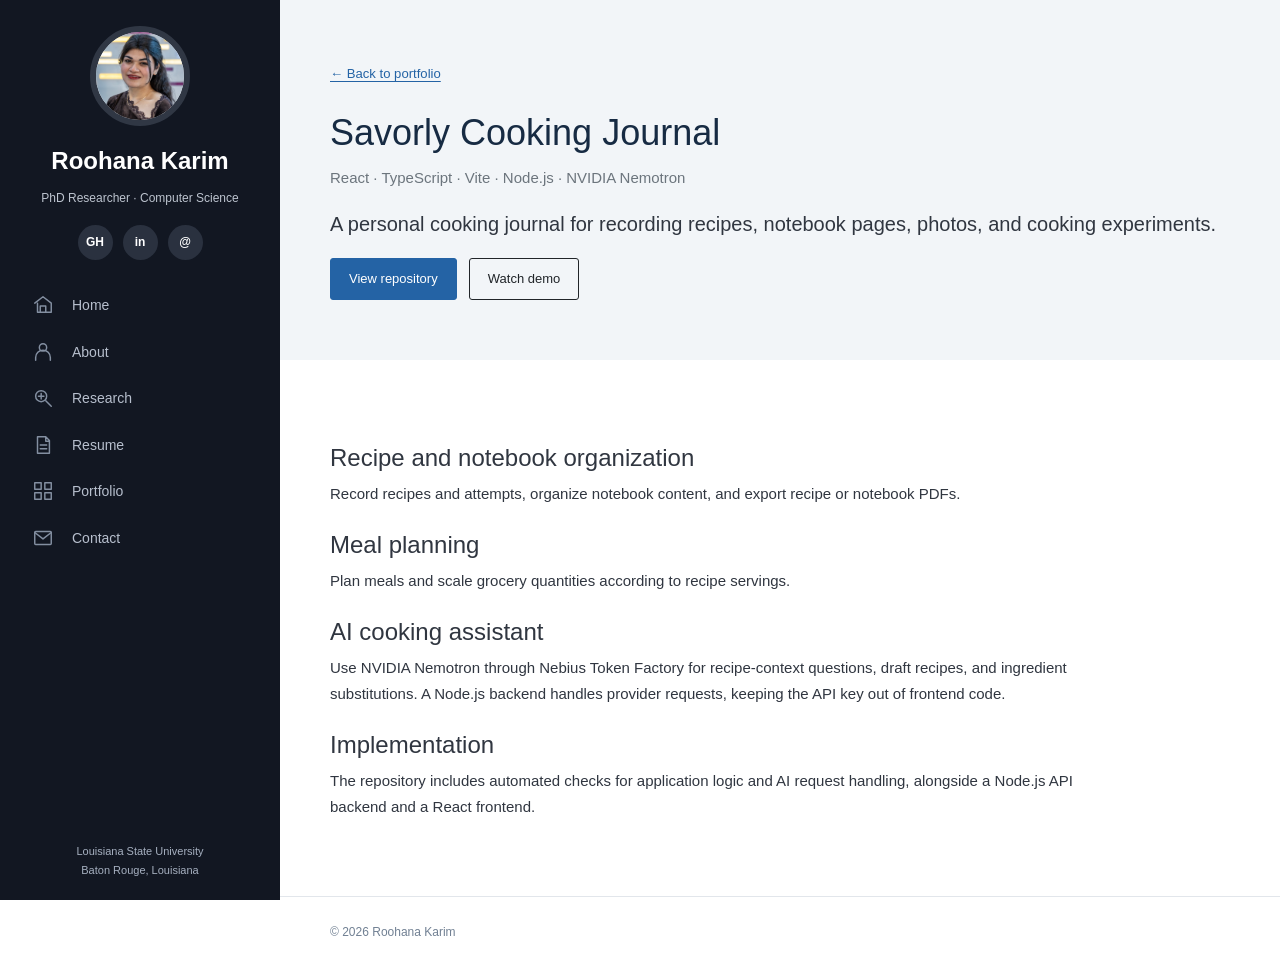
==== savorly.html @ 9d099ed6 "Publish research portfolio with public CV and project pages" ====
<!doctype html><html lang="en"><head><meta charset="utf-8"><meta name="viewport" content="width=device-width,initial-scale=1"><meta name="description" content="Roohana Karim, Computer Science PhD researcher at Louisiana State University. Research, publications, and software projects."><title>Savorly Cooking Journal | Roohana Karim</title><link href="bootstrap.min.css" rel="stylesheet"><link href="style.css" rel="stylesheet"></head><body><a class="visually-hidden-focusable skip" href="#main">Skip to content</a><button class="btn mobile-toggle d-lg-none" type="button" data-bs-toggle="offcanvas" data-bs-target="#sidebar" aria-controls="sidebar" aria-label="Open navigation">☰</button><aside class="offcanvas-lg offcanvas-start sidebar" tabindex="-1" id="sidebar" aria-labelledby="profile-name"><div class="offcanvas-header d-lg-none"><span>Navigation</span><button class="btn-close btn-close-white" data-bs-dismiss="offcanvas" data-bs-target="#sidebar" aria-label="Close navigation"></button></div><div class="profile"><img class="profile-photo" src="portrait.jpg" alt="Roohana Karim"><a id="profile-name" href="index.html#home">Roohana Karim</a><p>PhD Researcher · Computer Science</p><div class="social-links"><a href="https://github.com/Roohanak" aria-label="GitHub">GH</a><a href="https://www.linkedin.com/in/roohana-k-68318110b/" aria-label="LinkedIn">in</a><a href="mailto:roohanak123@gmail.com" aria-label="Email">@</a></div></div><nav class="nav flex-column" aria-label="Portfolio navigation"><a class="nav-link" href="index.html#home"><span aria-hidden="true"><svg viewBox="0 0 24 24" fill="none" stroke="currentColor" stroke-width="1.6" stroke-linecap="round" stroke-linejoin="round"><path d="m3 10 9-7 9 7v10H6V10m3 10v-7h6v7"/></svg></span> Home</a><a class="nav-link" href="index.html#about"><span aria-hidden="true"><svg viewBox="0 0 24 24" fill="none" stroke="currentColor" stroke-width="1.6" stroke-linecap="round" stroke-linejoin="round"><circle cx="12" cy="7" r="4"/><path d="M4 21v-3a8 8 0 0 1 16 0v3"/></svg></span> About</a><a class="nav-link" href="index.html#research"><span aria-hidden="true"><svg viewBox="0 0 24 24" fill="none" stroke="currentColor" stroke-width="1.6" stroke-linecap="round" stroke-linejoin="round"><circle cx="10" cy="10" r="6"/><path d="m15 15 6 6M7 10h6m-3-3v6"/></svg></span> Research</a><a class="nav-link" href="index.html#resume"><span aria-hidden="true"><svg viewBox="0 0 24 24" fill="none" stroke="currentColor" stroke-width="1.6" stroke-linecap="round" stroke-linejoin="round"><path d="M6 3h9l4 4v14H6zM15 3v5h4M9 12h7m-7 4h7"/></svg></span> Resume</a><a class="nav-link" href="index.html#portfolio"><span aria-hidden="true"><svg viewBox="0 0 24 24" fill="none" stroke="currentColor" stroke-width="1.6" stroke-linecap="round" stroke-linejoin="round"><rect x="3" y="3" width="7" height="7"/><rect x="14" y="3" width="7" height="7"/><rect x="3" y="14" width="7" height="7"/><rect x="14" y="14" width="7" height="7"/></svg></span> Portfolio</a><a class="nav-link" href="index.html#contact"><span aria-hidden="true"><svg viewBox="0 0 24 24" fill="none" stroke="currentColor" stroke-width="1.6" stroke-linecap="round" stroke-linejoin="round"><rect x="3" y="5" width="18" height="14" rx="1"/><path d="m3 6 9 7 9-7"/></svg></span> Contact</a></nav><div class="sidebar-footer">Louisiana State University<br>Baton Rouge, Louisiana</div></aside><main id="main"><section class="section detail-header"><div class="container"><a class="small" href="index.html#portfolio">← Back to portfolio</a><h1 class="mt-4">Savorly Cooking Journal</h1><p class="text-secondary">React · TypeScript · Vite · Node.js · NVIDIA Nemotron</p><p class="lead">A personal cooking journal for recording recipes, notebook pages, photos, and cooking experiments.</p><a class="btn btn-primary" href="https://github.com/Roohanak/savorly">View repository</a> <a class="btn btn-outline-dark ms-2" href="https://www.youtube.com/watch?v=6JvLUXgtp84">Watch demo</a></div></section><section class="section"><div class="container detail-content"><h2 class="h4 mt-4">Recipe and notebook organization</h2><p>Record recipes and attempts, organize notebook content, and export recipe or notebook PDFs.</p><h2 class="h4 mt-4">Meal planning</h2><p>Plan meals and scale grocery quantities according to recipe servings.</p><h2 class="h4 mt-4">AI cooking assistant</h2><p>Use NVIDIA Nemotron through Nebius Token Factory for recipe-context questions, draft recipes, and ingredient substitutions. A Node.js backend handles provider requests, keeping the API key out of frontend code.</p><h2 class="h4 mt-4">Implementation</h2><p>The repository includes automated checks for application logic and AI request handling, alongside a Node.js API backend and a React frontend.</p></div></section><footer class="page-footer"><div class="container">© <span id="year">2026</span> Roohana Karim</div></footer></main><script src="bootstrap.bundle.min.js"></script><script src="script.js"></script></body></html>
---- style.css ----
:root{--accent:#2463a5;--dark:#121722;--muted:#627080}html{scroll-behavior:smooth;scroll-padding-top:30px}body{font-family:Arial,Helvetica,sans-serif;color:#303640;font-size:15px;line-height:1.75;background:#fff}a{color:var(--accent);text-underline-offset:3px}a:hover{color:#174573}h1,h2,h3,h4{color:#172b43;line-height:1.3}a:focus-visible,button:focus-visible{outline:3px solid #cf8b2c!important;outline-offset:4px}.sidebar{background:var(--dark)!important;color:#fff!important;width:280px!important;position:fixed;inset:0 auto 0 0;z-index:1040;display:flex;flex-direction:column;border:none!important;overflow-y:auto}.profile{text-align:center;padding:36px 18px 20px}.profile-photo{width:112px;height:112px;border:6px solid #303744;border-radius:50%;display:grid;place-items:center;margin:0 auto 20px;background:#e9edf2;color:#34455b;font:400 32px Georgia,serif}.profile>a{color:#fff;font-weight:700;font-size:24px;text-decoration:none}.profile p{font-size:12px;color:#bdc4cf;margin-top:6px}.social-links{display:flex;justify-content:center;gap:10px;margin:20px 0 8px}.social-links a{display:grid;place-items:center;width:35px;height:35px;border-radius:50%;background:#2a313f;color:#fff;text-decoration:none;font-size:12px;font-weight:700}.social-links a:hover{background:var(--accent)}.sidebar nav{padding:15px 24px}.sidebar .nav-link{color:#b7bfcd;padding:13px 8px;font-size:14px;display:flex;gap:17px;align-items:center}.sidebar .nav-link>span{font-size:22px;width:23px;color:#838fa1;line-height:1}.sidebar .nav-link:hover,.sidebar .nav-link.active{color:#fff}.sidebar .nav-link.active>span{color:#70a8df}.sidebar-footer{font-size:11px;color:#a6b0c0;text-align:center;padding:28px 15px;margin-top:auto}main{margin-left:280px}.container{max-width:1100px;padding-left:50px;padding-right:50px}.hero{padding:94px 0 0;background:#f2f5f8;min-height:550px;display:flex;align-items:center;border-bottom:1px solid #e1e7ed}.hero h1{font-size:56px;letter-spacing:-1.5px;font-weight:700;margin:14px 0}.hero-label{font-size:11px;letter-spacing:2px;color:#5b6e84;font-weight:700}.hero-role{font-size:24px;margin-bottom:16px;color:#324963}.hero-summary{font-size:18px;color:#5a6776}.hero-bottom{display:flex;justify-content:space-between;border-top:1px solid #d8e1ea;margin-top:65px;padding:22px 0;gap:20px;font-size:11px;letter-spacing:.6px;color:#657486}.hero-bottom a{letter-spacing:0;font-size:12px}.section{padding:60px 0}.section-alt{background:#f5f7fa}.section-heading{font-size:30px;font-weight:700;margin-bottom:32px;padding-bottom:15px;position:relative}.section-heading:after{content:'';position:absolute;bottom:0;left:0;width:45px;height:3px;background:var(--accent)}.about-details{border-left:1px solid #dce2e9;padding-left:25px;font-size:13px}.about-details dt{color:#172b43}.about-details dd{margin:0 0 16px}.status{font-size:12px;color:var(--accent);font-weight:700}.publication{border-left:3px solid var(--accent);padding-left:20px}.publication p{font-size:13px;color:#657080}.resume-item{position:relative;padding:0 0 24px 22px;border-left:2px solid #b7c9dd}.resume-item:before{content:'';position:absolute;left:-7px;top:3px;width:12px;height:12px;border:2px solid var(--accent);background:#fff;border-radius:50%}.resume-item h4{font-size:16px;font-weight:700;margin-bottom:10px}.resume-date{background:#eef2f7;padding:4px 9px;font-size:12px;display:inline-block;margin-bottom:9px}.resume-item p,.resume-item ul{font-size:13px;margin-bottom:6px}.resume-item ul{padding-left:18px}.skills{font-size:13px}.skills dt{margin-top:12px;color:#172b43}.card{border:1px solid #dce3eb;border-radius:3px;box-shadow:none}.project-category{font-size:10px;letter-spacing:1px;color:#6a788a;font-weight:700}.project-cover{background:#e1e8f1;display:flex;flex-direction:column;justify-content:center;padding:30px;color:#344c6b;min-height:240px}.cover-name{font:italic 42px Georgia,serif;color:#253c5b}.project-cover>span:nth-child(2){font-size:14px;margin:5px 0 26px}.cover-stack{font-size:10px;line-height:1.8}.btn{border-radius:3px;font-size:13px;padding:10px 18px}.btn-sm{padding:7px 13px;font-size:12px}.btn-primary{--bs-btn-bg:#2463a5;--bs-btn-border-color:#2463a5;--bs-btn-hover-bg:#194d82;--bs-btn-hover-border-color:#194d82}.btn-outline-primary{--bs-btn-color:#2463a5;--bs-btn-border-color:#2463a5;--bs-btn-hover-bg:#2463a5;--bs-btn-hover-border-color:#2463a5}.page-footer{padding:25px 0;border-top:1px solid #e2e6eb;font-size:12px;color:#718093}.mobile-toggle{position:fixed;right:14px;top:14px;background:#172b43!important;color:#fff!important;z-index:1030;font-size:20px;padding:5px 12px}.skip{position:fixed;z-index:1100;background:white;padding:10px}.detail-header{background:#f2f5f8}.detail-header h1{font-size:36px}.detail-content{max-width:850px;margin-left:0}@media(max-width:1199px){.container{padding-left:32px;padding-right:32px}.hero h1{font-size:48px}.hero-role{font-size:22px}}@media(max-width:991px){main{margin-left:0}.sidebar{width:280px!important}.hero{padding-top:80px;min-height:510px}.hero h1{font-size:44px}.profile{padding-top:10px}.hero-bottom{margin-top:50px}.section{padding:45px 0}}@media(max-width:575px){.container{padding-left:24px;padding-right:24px}.hero h1{font-size:39px}.hero-role{font-size:20px}.hero-summary{font-size:16px}.hero{min-height:500px}.hero-bottom{display:block;margin-top:38px}.hero-bottom a{display:block;margin-top:10px}.section-heading{font-size:27px}.about-details{border-left:0;border-top:1px solid #dce2e9;padding:20px 0 0}.detail-header h1{font-size:30px}}@media(prefers-reduced-motion:reduce){html{scroll-behavior:auto}}
.sidebar .nav-link svg{width:22px;height:22px;display:block}@media(min-width:992px){.profile{padding-top:26px;padding-bottom:10px}.profile-photo{width:100px;height:100px;margin-bottom:14px}.social-links{margin:16px 0 4px}.sidebar nav{padding-top:8px;padding-bottom:8px}.sidebar .nav-link{padding-top:11px;padding-bottom:11px}.sidebar-footer{padding-top:15px;padding-bottom:20px}}

img.profile-photo{object-fit:cover;object-position:50% 27%}.dataset-research{max-width:900px}.research-flow{list-style:none;display:flex;flex-wrap:wrap;gap:10px;padding:0;margin:24px 0 0;counter-reset:flow}.research-flow li{counter-increment:flow;font-size:12px;border:1px solid #ccd7e3;background:#fff;padding:10px 12px}.research-flow li:before{content:counter(flow) ". ";font-weight:700;color:#2463a5}@media(max-width:575px){.research-flow{display:grid;grid-template-columns:1fr 1fr}.research-flow li{font-size:11px}}
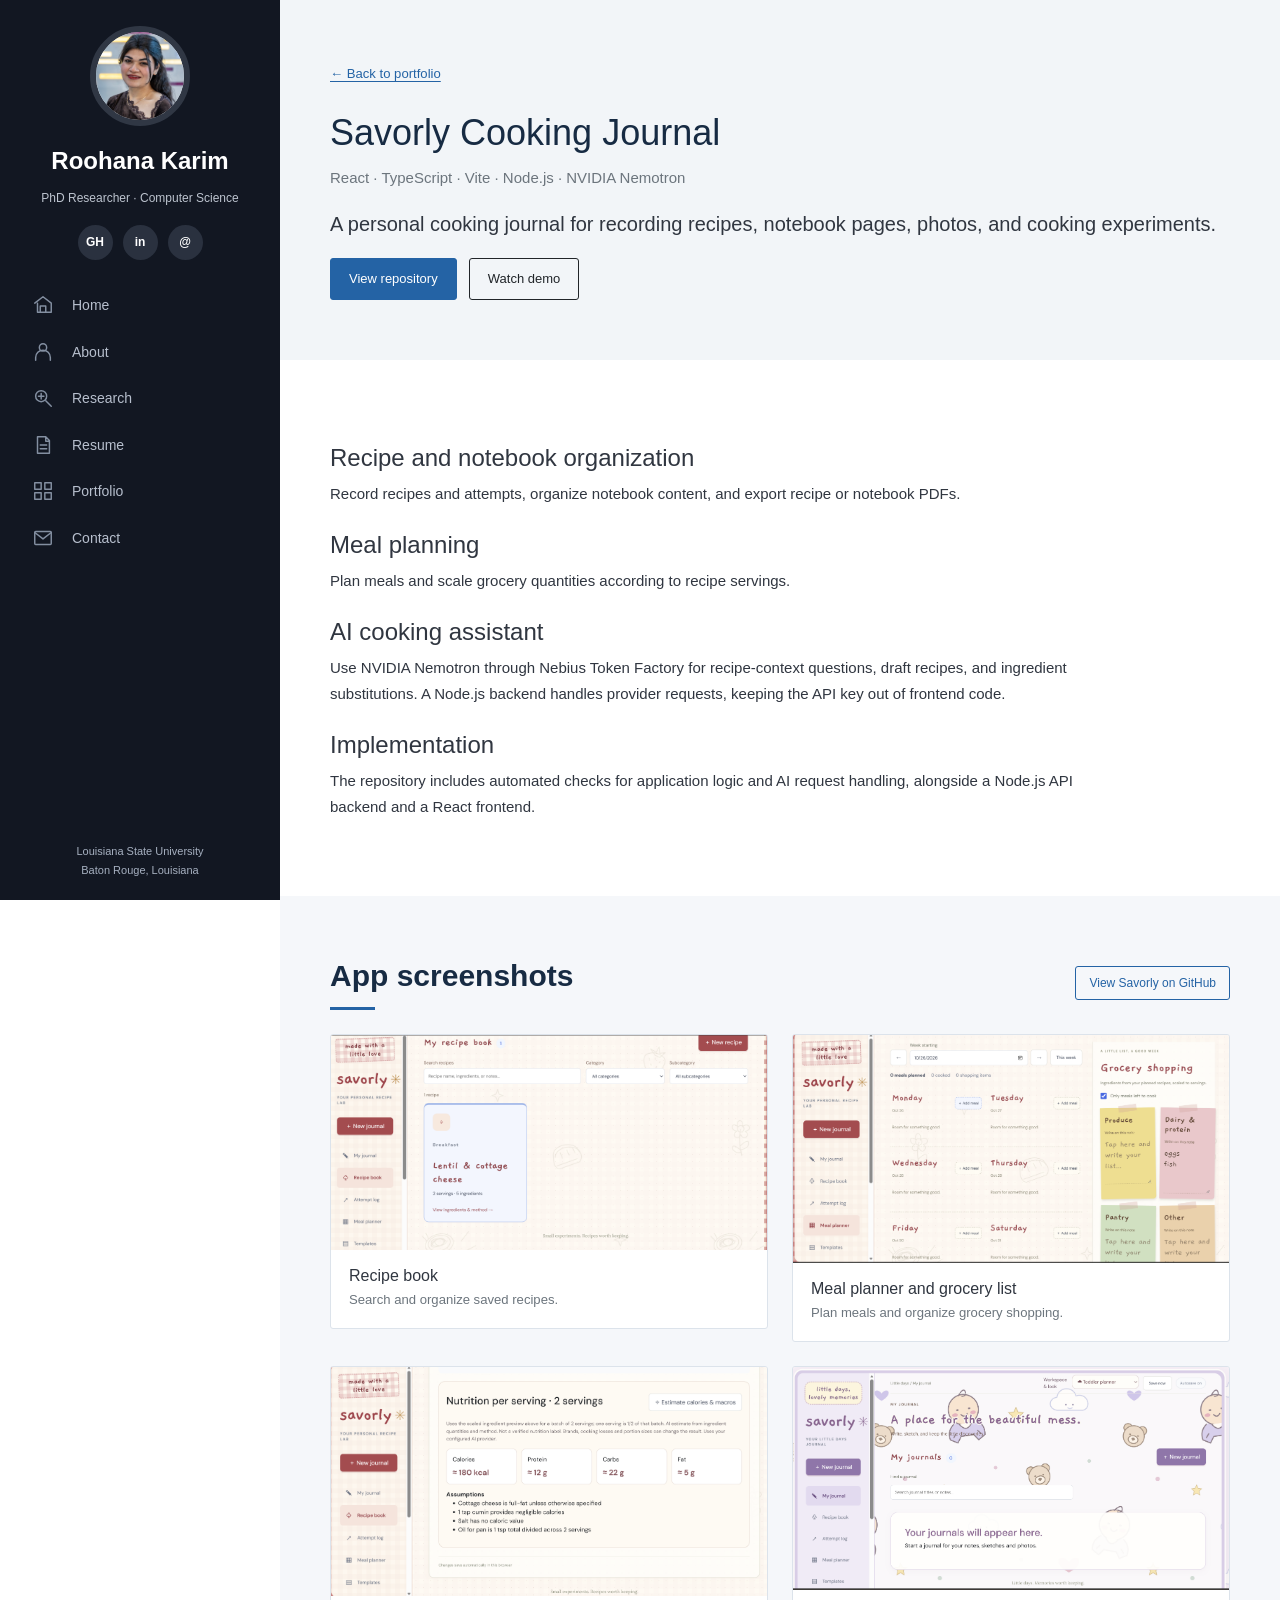
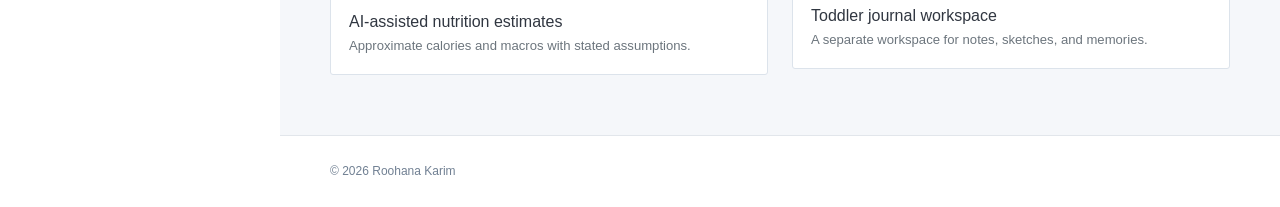
==== commit 363e8205: "Add Savorly screenshot gallery and GitHub links" ====
--- a/savorly.html
+++ b/savorly.html
@@ -1 +1 @@
-<!doctype html><html lang="en"><head><meta charset="utf-8"><meta name="viewport" content="width=device-width,initial-scale=1"><meta name="description" content="Roohana Karim, Computer Science PhD researcher at Louisiana State University. Research, publications, and software projects."><title>Savorly Cooking Journal | Roohana Karim</title><link href="bootstrap.min.css" rel="stylesheet"><link href="style.css" rel="stylesheet"></head><body><a class="visually-hidden-focusable skip" href="#main">Skip to content</a><button class="btn mobile-toggle d-lg-none" type="button" data-bs-toggle="offcanvas" data-bs-target="#sidebar" aria-controls="sidebar" aria-label="Open navigation">☰</button><aside class="offcanvas-lg offcanvas-start sidebar" tabindex="-1" id="sidebar" aria-labelledby="profile-name"><div class="offcanvas-header d-lg-none"><span>Navigation</span><button class="btn-close btn-close-white" data-bs-dismiss="offcanvas" data-bs-target="#sidebar" aria-label="Close navigation"></button></div><div class="profile"><img class="profile-photo" src="portrait.jpg" alt="Roohana Karim"><a id="profile-name" href="index.html#home">Roohana Karim</a><p>PhD Researcher · Computer Science</p><div class="social-links"><a href="https://github.com/Roohanak" aria-label="GitHub">GH</a><a href="https://www.linkedin.com/in/roohana-k-68318110b/" aria-label="LinkedIn">in</a><a href="mailto:roohanak123@gmail.com" aria-label="Email">@</a></div></div><nav class="nav flex-column" aria-label="Portfolio navigation"><a class="nav-link" href="index.html#home"><span aria-hidden="true"><svg viewBox="0 0 24 24" fill="none" stroke="currentColor" stroke-width="1.6" stroke-linecap="round" stroke-linejoin="round"><path d="m3 10 9-7 9 7v10H6V10m3 10v-7h6v7"/></svg></span> Home</a><a class="nav-link" href="index.html#about"><span aria-hidden="true"><svg viewBox="0 0 24 24" fill="none" stroke="currentColor" stroke-width="1.6" stroke-linecap="round" stroke-linejoin="round"><circle cx="12" cy="7" r="4"/><path d="M4 21v-3a8 8 0 0 1 16 0v3"/></svg></span> About</a><a class="nav-link" href="index.html#research"><span aria-hidden="true"><svg viewBox="0 0 24 24" fill="none" stroke="currentColor" stroke-width="1.6" stroke-linecap="round" stroke-linejoin="round"><circle cx="10" cy="10" r="6"/><path d="m15 15 6 6M7 10h6m-3-3v6"/></svg></span> Research</a><a class="nav-link" href="index.html#resume"><span aria-hidden="true"><svg viewBox="0 0 24 24" fill="none" stroke="currentColor" stroke-width="1.6" stroke-linecap="round" stroke-linejoin="round"><path d="M6 3h9l4 4v14H6zM15 3v5h4M9 12h7m-7 4h7"/></svg></span> Resume</a><a class="nav-link" href="index.html#portfolio"><span aria-hidden="true"><svg viewBox="0 0 24 24" fill="none" stroke="currentColor" stroke-width="1.6" stroke-linecap="round" stroke-linejoin="round"><rect x="3" y="3" width="7" height="7"/><rect x="14" y="3" width="7" height="7"/><rect x="3" y="14" width="7" height="7"/><rect x="14" y="14" width="7" height="7"/></svg></span> Portfolio</a><a class="nav-link" href="index.html#contact"><span aria-hidden="true"><svg viewBox="0 0 24 24" fill="none" stroke="currentColor" stroke-width="1.6" stroke-linecap="round" stroke-linejoin="round"><rect x="3" y="5" width="18" height="14" rx="1"/><path d="m3 6 9 7 9-7"/></svg></span> Contact</a></nav><div class="sidebar-footer">Louisiana State University<br>Baton Rouge, Louisiana</div></aside><main id="main"><section class="section detail-header"><div class="container"><a class="small" href="index.html#portfolio">← Back to portfolio</a><h1 class="mt-4">Savorly Cooking Journal</h1><p class="text-secondary">React · TypeScript · Vite · Node.js · NVIDIA Nemotron</p><p class="lead">A personal cooking journal for recording recipes, notebook pages, photos, and cooking experiments.</p><a class="btn btn-primary" href="https://github.com/Roohanak/savorly">View repository</a> <a class="btn btn-outline-dark ms-2" href="https://www.youtube.com/watch?v=6JvLUXgtp84">Watch demo</a></div></section><section class="section"><div class="container detail-content"><h2 class="h4 mt-4">Recipe and notebook organization</h2><p>Record recipes and attempts, organize notebook content, and export recipe or notebook PDFs.</p><h2 class="h4 mt-4">Meal planning</h2><p>Plan meals and scale grocery quantities according to recipe servings.</p><h2 class="h4 mt-4">AI cooking assistant</h2><p>Use NVIDIA Nemotron through Nebius Token Factory for recipe-context questions, draft recipes, and ingredient substitutions. A Node.js backend handles provider requests, keeping the API key out of frontend code.</p><h2 class="h4 mt-4">Implementation</h2><p>The repository includes automated checks for application logic and AI request handling, alongside a Node.js API backend and a React frontend.</p></div></section><footer class="page-footer"><div class="container">© <span id="year">2026</span> Roohana Karim</div></footer></main><script src="bootstrap.bundle.min.js"></script><script src="script.js"></script></body></html>+<!doctype html><html lang="en"><head><meta charset="utf-8"><meta name="viewport" content="width=device-width,initial-scale=1"><meta name="description" content="Roohana Karim, Computer Science PhD researcher at Louisiana State University. Research, publications, and software projects."><title>Savorly Cooking Journal | Roohana Karim</title><link href="bootstrap.min.css" rel="stylesheet"><link href="style.css" rel="stylesheet"></head><body><a class="visually-hidden-focusable skip" href="#main">Skip to content</a><button class="btn mobile-toggle d-lg-none" type="button" data-bs-toggle="offcanvas" data-bs-target="#sidebar" aria-controls="sidebar" aria-label="Open navigation">☰</button><aside class="offcanvas-lg offcanvas-start sidebar" tabindex="-1" id="sidebar" aria-labelledby="profile-name"><div class="offcanvas-header d-lg-none"><span>Navigation</span><button class="btn-close btn-close-white" data-bs-dismiss="offcanvas" data-bs-target="#sidebar" aria-label="Close navigation"></button></div><div class="profile"><img class="profile-photo" src="portrait.jpg" alt="Roohana Karim"><a id="profile-name" href="index.html#home">Roohana Karim</a><p>PhD Researcher · Computer Science</p><div class="social-links"><a href="https://github.com/Roohanak" aria-label="GitHub">GH</a><a href="https://www.linkedin.com/in/roohana-k-68318110b/" aria-label="LinkedIn">in</a><a href="mailto:roohanak123@gmail.com" aria-label="Email">@</a></div></div><nav class="nav flex-column" aria-label="Portfolio navigation"><a class="nav-link" href="index.html#home"><span aria-hidden="true"><svg viewBox="0 0 24 24" fill="none" stroke="currentColor" stroke-width="1.6" stroke-linecap="round" stroke-linejoin="round"><path d="m3 10 9-7 9 7v10H6V10m3 10v-7h6v7"/></svg></span> Home</a><a class="nav-link" href="index.html#about"><span aria-hidden="true"><svg viewBox="0 0 24 24" fill="none" stroke="currentColor" stroke-width="1.6" stroke-linecap="round" stroke-linejoin="round"><circle cx="12" cy="7" r="4"/><path d="M4 21v-3a8 8 0 0 1 16 0v3"/></svg></span> About</a><a class="nav-link" href="index.html#research"><span aria-hidden="true"><svg viewBox="0 0 24 24" fill="none" stroke="currentColor" stroke-width="1.6" stroke-linecap="round" stroke-linejoin="round"><circle cx="10" cy="10" r="6"/><path d="m15 15 6 6M7 10h6m-3-3v6"/></svg></span> Research</a><a class="nav-link" href="index.html#resume"><span aria-hidden="true"><svg viewBox="0 0 24 24" fill="none" stroke="currentColor" stroke-width="1.6" stroke-linecap="round" stroke-linejoin="round"><path d="M6 3h9l4 4v14H6zM15 3v5h4M9 12h7m-7 4h7"/></svg></span> Resume</a><a class="nav-link" href="index.html#portfolio"><span aria-hidden="true"><svg viewBox="0 0 24 24" fill="none" stroke="currentColor" stroke-width="1.6" stroke-linecap="round" stroke-linejoin="round"><rect x="3" y="3" width="7" height="7"/><rect x="14" y="3" width="7" height="7"/><rect x="3" y="14" width="7" height="7"/><rect x="14" y="14" width="7" height="7"/></svg></span> Portfolio</a><a class="nav-link" href="index.html#contact"><span aria-hidden="true"><svg viewBox="0 0 24 24" fill="none" stroke="currentColor" stroke-width="1.6" stroke-linecap="round" stroke-linejoin="round"><rect x="3" y="5" width="18" height="14" rx="1"/><path d="m3 6 9 7 9-7"/></svg></span> Contact</a></nav><div class="sidebar-footer">Louisiana State University<br>Baton Rouge, Louisiana</div></aside><main id="main"><section class="section detail-header"><div class="container"><a class="small" href="index.html#portfolio">← Back to portfolio</a><h1 class="mt-4">Savorly Cooking Journal</h1><p class="text-secondary">React · TypeScript · Vite · Node.js · NVIDIA Nemotron</p><p class="lead">A personal cooking journal for recording recipes, notebook pages, photos, and cooking experiments.</p><a class="btn btn-primary" href="https://github.com/Roohanak/savorly">View repository</a> <a class="btn btn-outline-dark ms-2" href="https://www.youtube.com/watch?v=6JvLUXgtp84">Watch demo</a></div></section><section class="section"><div class="container detail-content"><h2 class="h4 mt-4">Recipe and notebook organization</h2><p>Record recipes and attempts, organize notebook content, and export recipe or notebook PDFs.</p><h2 class="h4 mt-4">Meal planning</h2><p>Plan meals and scale grocery quantities according to recipe servings.</p><h2 class="h4 mt-4">AI cooking assistant</h2><p>Use NVIDIA Nemotron through Nebius Token Factory for recipe-context questions, draft recipes, and ingredient substitutions. A Node.js backend handles provider requests, keeping the API key out of frontend code.</p><h2 class="h4 mt-4">Implementation</h2><p>The repository includes automated checks for application logic and AI request handling, alongside a Node.js API backend and a React frontend.</p></div></section><section class="section section-alt" id="screenshots"><div class="container"><div class="d-flex flex-wrap justify-content-between align-items-center gap-3 mb-4"><h2 class="section-heading mb-0">App screenshots</h2><a class="btn btn-outline-primary btn-sm" href="https://github.com/Roohanak/savorly">View Savorly on GitHub</a></div><div class="row g-4"><div class="col-md-6"><figure class="savorly-shot mb-0"><a href="savorly-recipe-book.png" target="_blank" rel="noopener" aria-label="Open full screenshot: Recipe book"><img src="savorly-recipe-book.png" alt="Savorly recipe book interface" loading="lazy" width="1200" height="640"></a><figcaption><h3 class="h6 mb-1">Recipe book</h3><p class="small text-secondary mb-0">Search and organize saved recipes.</p></figcaption></figure></div><div class="col-md-6"><figure class="savorly-shot mb-0"><a href="savorly-meal-planner.png" target="_blank" rel="noopener" aria-label="Open full screenshot: Meal planner and grocery list"><img src="savorly-meal-planner.png" alt="Savorly meal planner and grocery list interface" loading="lazy" width="1200" height="640"></a><figcaption><h3 class="h6 mb-1">Meal planner and grocery list</h3><p class="small text-secondary mb-0">Plan meals and organize grocery shopping.</p></figcaption></figure></div><div class="col-md-6"><figure class="savorly-shot mb-0"><a href="savorly-ai-nutrition.png" target="_blank" rel="noopener" aria-label="Open full screenshot: AI-assisted nutrition estimates"><img src="savorly-ai-nutrition.png" alt="Savorly ai-assisted nutrition estimates interface" loading="lazy" width="1200" height="640"></a><figcaption><h3 class="h6 mb-1">AI-assisted nutrition estimates</h3><p class="small text-secondary mb-0">Approximate calories and macros with stated assumptions.</p></figcaption></figure></div><div class="col-md-6"><figure class="savorly-shot mb-0"><a href="savorly-toddler-planner.png" target="_blank" rel="noopener" aria-label="Open full screenshot: Toddler journal workspace"><img src="savorly-toddler-planner.png" alt="Savorly toddler journal workspace interface" loading="lazy" width="1200" height="640"></a><figcaption><h3 class="h6 mb-1">Toddler journal workspace</h3><p class="small text-secondary mb-0">A separate workspace for notes, sketches, and memories.</p></figcaption></figure></div></div></div></section><footer class="page-footer"><div class="container">© <span id="year">2026</span> Roohana Karim</div></footer></main><script src="bootstrap.bundle.min.js"></script><script src="script.js"></script></body></html>
--- a/style.css
+++ b/style.css
@@ -2,3 +2,12 @@
 .sidebar .nav-link svg{width:22px;height:22px;display:block}@media(min-width:992px){.profile{padding-top:26px;padding-bottom:10px}.profile-photo{width:100px;height:100px;margin-bottom:14px}.social-links{margin:16px 0 4px}.sidebar nav{padding-top:8px;padding-bottom:8px}.sidebar .nav-link{padding-top:11px;padding-bottom:11px}.sidebar-footer{padding-top:15px;padding-bottom:20px}}
 
 img.profile-photo{object-fit:cover;object-position:50% 27%}.dataset-research{max-width:900px}.research-flow{list-style:none;display:flex;flex-wrap:wrap;gap:10px;padding:0;margin:24px 0 0;counter-reset:flow}.research-flow li{counter-increment:flow;font-size:12px;border:1px solid #ccd7e3;background:#fff;padding:10px 12px}.research-flow li:before{content:counter(flow) ". ";font-weight:700;color:#2463a5}@media(max-width:575px){.research-flow{display:grid;grid-template-columns:1fr 1fr}.research-flow li{font-size:11px}}
+
+/* Persistent left profile column and right content column. */
+.sidebar.offcanvas-lg{visibility:visible!important;transform:none!important;position:fixed!important;top:0;bottom:0;left:0;display:flex!important;max-width:none!important;height:100dvh!important}
+.mobile-toggle,.sidebar .offcanvas-header{display:none!important}
+.hero{min-height:400px;padding-top:60px}.hero-bottom{margin-top:35px}
+@media(min-width:576px) and (max-width:991px){.sidebar.offcanvas-lg{width:210px!important}.profile{padding:25px 12px 10px}.profile-photo{width:90px;height:90px}.profile>a{font-size:21px}.profile p{font-size:11px}.sidebar nav{padding:10px 20px}.sidebar .nav-link{padding:10px 5px;gap:12px}.sidebar-footer{padding:15px 10px}main{margin-left:210px}.container{padding-left:25px;padding-right:25px}.hero h1{font-size:34px}.hero-role{font-size:19px}.hero-summary{font-size:15px}.hero{min-height:370px;padding-top:45px}}
+@media(max-width:575px){.sidebar.offcanvas-lg{width:100px!important}.profile{padding:20px 7px 8px}.profile-photo{width:64px;height:64px;border-width:3px;margin-bottom:12px}.profile>a{font-size:14px;line-height:1.25;display:block}.profile p{display:none}.social-links{gap:5px;flex-wrap:wrap;margin:14px 0 5px}.social-links a{width:24px;height:24px;font-size:9px}.sidebar nav{padding:10px 5px}.sidebar .nav-link{padding:11px 2px;font-size:10px;gap:4px;flex-direction:column;line-height:1.3}.sidebar .nav-link svg{width:19px;height:19px}.sidebar-footer{font-size:8px;padding:15px 5px}main{margin-left:100px;min-width:0}.container{padding-left:18px;padding-right:18px}.hero h1{font-size:29px;letter-spacing:-.5px}.hero-label{font-size:8px;letter-spacing:1px}.hero-role{font-size:17px}.hero-summary{font-size:14px}.hero{min-height:400px;padding-top:35px}.hero .btn{font-size:11px;padding:8px 10px}.hero-bottom{font-size:8px;margin-top:25px}.section{padding:35px 0}.section-heading{font-size:24px}.section p,.section li{font-size:13px}.research-flow{grid-template-columns:1fr}.project-cover{min-height:180px;padding:20px}.cover-name{font-size:34px}.card-body{padding:18px!important}.section .h4{font-size:20px}.section .h5{font-size:17px}.detail-header h1{font-size:27px}}
+
+.savorly-shot{background:#fff;border:1px solid #dce3eb;border-radius:3px;overflow:hidden}.savorly-shot>a{display:block;background:#faf8f4}.savorly-shot img{display:block;width:100%;height:auto;aspect-ratio:auto}.savorly-shot figcaption{padding:16px 18px}.savorly-cover{padding:12px;background:#f8f5f0}.savorly-cover img{display:block;width:100%;height:auto}.savorly-cover a{display:block}
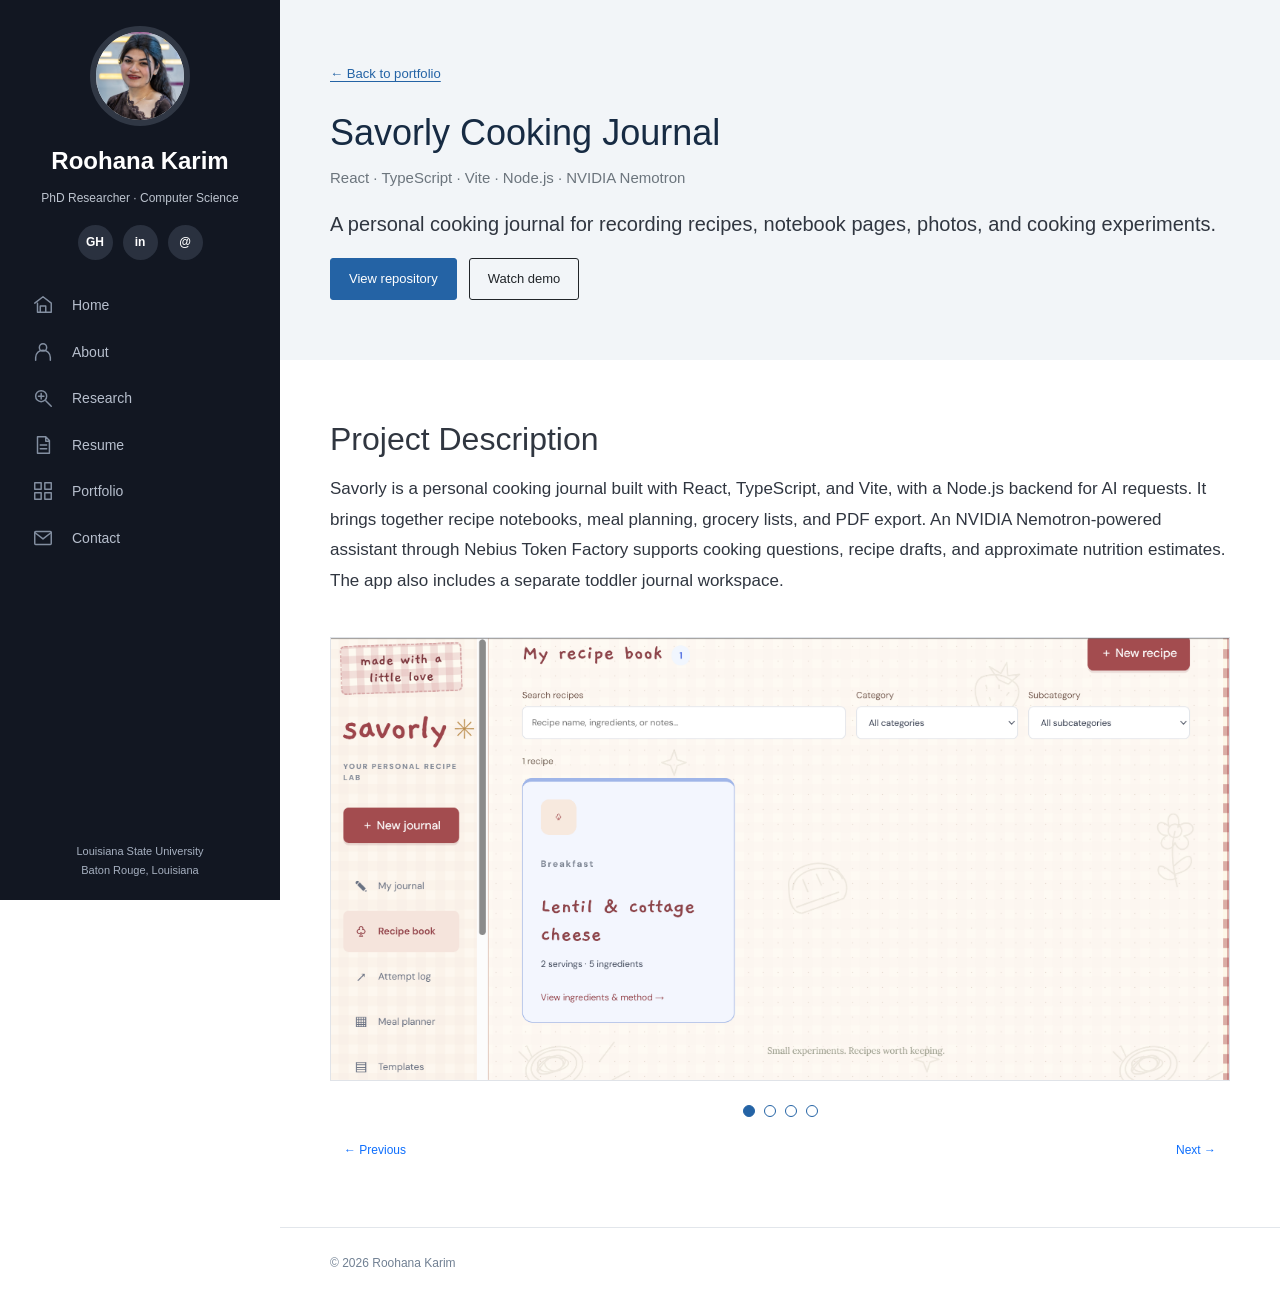
==== commit 59d437c8: "Present Savorly with project description and large screenshot slideshow" ====
--- a/savorly.html
+++ b/savorly.html
@@ -1 +1 @@
-<!doctype html><html lang="en"><head><meta charset="utf-8"><meta name="viewport" content="width=device-width,initial-scale=1"><meta name="description" content="Roohana Karim, Computer Science PhD researcher at Louisiana State University. Research, publications, and software projects."><title>Savorly Cooking Journal | Roohana Karim</title><link href="bootstrap.min.css" rel="stylesheet"><link href="style.css" rel="stylesheet"></head><body><a class="visually-hidden-focusable skip" href="#main">Skip to content</a><button class="btn mobile-toggle d-lg-none" type="button" data-bs-toggle="offcanvas" data-bs-target="#sidebar" aria-controls="sidebar" aria-label="Open navigation">☰</button><aside class="offcanvas-lg offcanvas-start sidebar" tabindex="-1" id="sidebar" aria-labelledby="profile-name"><div class="offcanvas-header d-lg-none"><span>Navigation</span><button class="btn-close btn-close-white" data-bs-dismiss="offcanvas" data-bs-target="#sidebar" aria-label="Close navigation"></button></div><div class="profile"><img class="profile-photo" src="portrait.jpg" alt="Roohana Karim"><a id="profile-name" href="index.html#home">Roohana Karim</a><p>PhD Researcher · Computer Science</p><div class="social-links"><a href="https://github.com/Roohanak" aria-label="GitHub">GH</a><a href="https://www.linkedin.com/in/roohana-k-68318110b/" aria-label="LinkedIn">in</a><a href="mailto:roohanak123@gmail.com" aria-label="Email">@</a></div></div><nav class="nav flex-column" aria-label="Portfolio navigation"><a class="nav-link" href="index.html#home"><span aria-hidden="true"><svg viewBox="0 0 24 24" fill="none" stroke="currentColor" stroke-width="1.6" stroke-linecap="round" stroke-linejoin="round"><path d="m3 10 9-7 9 7v10H6V10m3 10v-7h6v7"/></svg></span> Home</a><a class="nav-link" href="index.html#about"><span aria-hidden="true"><svg viewBox="0 0 24 24" fill="none" stroke="currentColor" stroke-width="1.6" stroke-linecap="round" stroke-linejoin="round"><circle cx="12" cy="7" r="4"/><path d="M4 21v-3a8 8 0 0 1 16 0v3"/></svg></span> About</a><a class="nav-link" href="index.html#research"><span aria-hidden="true"><svg viewBox="0 0 24 24" fill="none" stroke="currentColor" stroke-width="1.6" stroke-linecap="round" stroke-linejoin="round"><circle cx="10" cy="10" r="6"/><path d="m15 15 6 6M7 10h6m-3-3v6"/></svg></span> Research</a><a class="nav-link" href="index.html#resume"><span aria-hidden="true"><svg viewBox="0 0 24 24" fill="none" stroke="currentColor" stroke-width="1.6" stroke-linecap="round" stroke-linejoin="round"><path d="M6 3h9l4 4v14H6zM15 3v5h4M9 12h7m-7 4h7"/></svg></span> Resume</a><a class="nav-link" href="index.html#portfolio"><span aria-hidden="true"><svg viewBox="0 0 24 24" fill="none" stroke="currentColor" stroke-width="1.6" stroke-linecap="round" stroke-linejoin="round"><rect x="3" y="3" width="7" height="7"/><rect x="14" y="3" width="7" height="7"/><rect x="3" y="14" width="7" height="7"/><rect x="14" y="14" width="7" height="7"/></svg></span> Portfolio</a><a class="nav-link" href="index.html#contact"><span aria-hidden="true"><svg viewBox="0 0 24 24" fill="none" stroke="currentColor" stroke-width="1.6" stroke-linecap="round" stroke-linejoin="round"><rect x="3" y="5" width="18" height="14" rx="1"/><path d="m3 6 9 7 9-7"/></svg></span> Contact</a></nav><div class="sidebar-footer">Louisiana State University<br>Baton Rouge, Louisiana</div></aside><main id="main"><section class="section detail-header"><div class="container"><a class="small" href="index.html#portfolio">← Back to portfolio</a><h1 class="mt-4">Savorly Cooking Journal</h1><p class="text-secondary">React · TypeScript · Vite · Node.js · NVIDIA Nemotron</p><p class="lead">A personal cooking journal for recording recipes, notebook pages, photos, and cooking experiments.</p><a class="btn btn-primary" href="https://github.com/Roohanak/savorly">View repository</a> <a class="btn btn-outline-dark ms-2" href="https://www.youtube.com/watch?v=6JvLUXgtp84">Watch demo</a></div></section><section class="section"><div class="container detail-content"><h2 class="h4 mt-4">Recipe and notebook organization</h2><p>Record recipes and attempts, organize notebook content, and export recipe or notebook PDFs.</p><h2 class="h4 mt-4">Meal planning</h2><p>Plan meals and scale grocery quantities according to recipe servings.</p><h2 class="h4 mt-4">AI cooking assistant</h2><p>Use NVIDIA Nemotron through Nebius Token Factory for recipe-context questions, draft recipes, and ingredient substitutions. A Node.js backend handles provider requests, keeping the API key out of frontend code.</p><h2 class="h4 mt-4">Implementation</h2><p>The repository includes automated checks for application logic and AI request handling, alongside a Node.js API backend and a React frontend.</p></div></section><section class="section section-alt" id="screenshots"><div class="container"><div class="d-flex flex-wrap justify-content-between align-items-center gap-3 mb-4"><h2 class="section-heading mb-0">App screenshots</h2><a class="btn btn-outline-primary btn-sm" href="https://github.com/Roohanak/savorly">View Savorly on GitHub</a></div><div class="row g-4"><div class="col-md-6"><figure class="savorly-shot mb-0"><a href="savorly-recipe-book.png" target="_blank" rel="noopener" aria-label="Open full screenshot: Recipe book"><img src="savorly-recipe-book.png" alt="Savorly recipe book interface" loading="lazy" width="1200" height="640"></a><figcaption><h3 class="h6 mb-1">Recipe book</h3><p class="small text-secondary mb-0">Search and organize saved recipes.</p></figcaption></figure></div><div class="col-md-6"><figure class="savorly-shot mb-0"><a href="savorly-meal-planner.png" target="_blank" rel="noopener" aria-label="Open full screenshot: Meal planner and grocery list"><img src="savorly-meal-planner.png" alt="Savorly meal planner and grocery list interface" loading="lazy" width="1200" height="640"></a><figcaption><h3 class="h6 mb-1">Meal planner and grocery list</h3><p class="small text-secondary mb-0">Plan meals and organize grocery shopping.</p></figcaption></figure></div><div class="col-md-6"><figure class="savorly-shot mb-0"><a href="savorly-ai-nutrition.png" target="_blank" rel="noopener" aria-label="Open full screenshot: AI-assisted nutrition estimates"><img src="savorly-ai-nutrition.png" alt="Savorly ai-assisted nutrition estimates interface" loading="lazy" width="1200" height="640"></a><figcaption><h3 class="h6 mb-1">AI-assisted nutrition estimates</h3><p class="small text-secondary mb-0">Approximate calories and macros with stated assumptions.</p></figcaption></figure></div><div class="col-md-6"><figure class="savorly-shot mb-0"><a href="savorly-toddler-planner.png" target="_blank" rel="noopener" aria-label="Open full screenshot: Toddler journal workspace"><img src="savorly-toddler-planner.png" alt="Savorly toddler journal workspace interface" loading="lazy" width="1200" height="640"></a><figcaption><h3 class="h6 mb-1">Toddler journal workspace</h3><p class="small text-secondary mb-0">A separate workspace for notes, sketches, and memories.</p></figcaption></figure></div></div></div></section><footer class="page-footer"><div class="container">© <span id="year">2026</span> Roohana Karim</div></footer></main><script src="bootstrap.bundle.min.js"></script><script src="script.js"></script></body></html>+<!doctype html><html lang="en"><head><meta charset="utf-8"><meta name="viewport" content="width=device-width,initial-scale=1"><meta name="description" content="Roohana Karim, Computer Science PhD researcher at Louisiana State University. Research, publications, and software projects."><title>Savorly Cooking Journal | Roohana Karim</title><link href="bootstrap.min.css" rel="stylesheet"><link href="style.css?v=savorly-carousel-2" rel="stylesheet"></head><body><a class="visually-hidden-focusable skip" href="#main">Skip to content</a><button class="btn mobile-toggle d-lg-none" type="button" data-bs-toggle="offcanvas" data-bs-target="#sidebar" aria-controls="sidebar" aria-label="Open navigation">☰</button><aside class="offcanvas-lg offcanvas-start sidebar" tabindex="-1" id="sidebar" aria-labelledby="profile-name"><div class="offcanvas-header d-lg-none"><span>Navigation</span><button class="btn-close btn-close-white" data-bs-dismiss="offcanvas" data-bs-target="#sidebar" aria-label="Close navigation"></button></div><div class="profile"><img class="profile-photo" src="portrait.jpg" alt="Roohana Karim"><a id="profile-name" href="index.html#home">Roohana Karim</a><p>PhD Researcher · Computer Science</p><div class="social-links"><a href="https://github.com/Roohanak" aria-label="GitHub">GH</a><a href="https://www.linkedin.com/in/roohana-k-68318110b/" aria-label="LinkedIn">in</a><a href="mailto:roohanak123@gmail.com" aria-label="Email">@</a></div></div><nav class="nav flex-column" aria-label="Portfolio navigation"><a class="nav-link" href="index.html#home"><span aria-hidden="true"><svg viewBox="0 0 24 24" fill="none" stroke="currentColor" stroke-width="1.6" stroke-linecap="round" stroke-linejoin="round"><path d="m3 10 9-7 9 7v10H6V10m3 10v-7h6v7"/></svg></span> Home</a><a class="nav-link" href="index.html#about"><span aria-hidden="true"><svg viewBox="0 0 24 24" fill="none" stroke="currentColor" stroke-width="1.6" stroke-linecap="round" stroke-linejoin="round"><circle cx="12" cy="7" r="4"/><path d="M4 21v-3a8 8 0 0 1 16 0v3"/></svg></span> About</a><a class="nav-link" href="index.html#research"><span aria-hidden="true"><svg viewBox="0 0 24 24" fill="none" stroke="currentColor" stroke-width="1.6" stroke-linecap="round" stroke-linejoin="round"><circle cx="10" cy="10" r="6"/><path d="m15 15 6 6M7 10h6m-3-3v6"/></svg></span> Research</a><a class="nav-link" href="index.html#resume"><span aria-hidden="true"><svg viewBox="0 0 24 24" fill="none" stroke="currentColor" stroke-width="1.6" stroke-linecap="round" stroke-linejoin="round"><path d="M6 3h9l4 4v14H6zM15 3v5h4M9 12h7m-7 4h7"/></svg></span> Resume</a><a class="nav-link" href="index.html#portfolio"><span aria-hidden="true"><svg viewBox="0 0 24 24" fill="none" stroke="currentColor" stroke-width="1.6" stroke-linecap="round" stroke-linejoin="round"><rect x="3" y="3" width="7" height="7"/><rect x="14" y="3" width="7" height="7"/><rect x="3" y="14" width="7" height="7"/><rect x="14" y="14" width="7" height="7"/></svg></span> Portfolio</a><a class="nav-link" href="index.html#contact"><span aria-hidden="true"><svg viewBox="0 0 24 24" fill="none" stroke="currentColor" stroke-width="1.6" stroke-linecap="round" stroke-linejoin="round"><rect x="3" y="5" width="18" height="14" rx="1"/><path d="m3 6 9 7 9-7"/></svg></span> Contact</a></nav><div class="sidebar-footer">Louisiana State University<br>Baton Rouge, Louisiana</div></aside><main id="main"><section class="section detail-header"><div class="container"><a class="small" href="index.html#portfolio">← Back to portfolio</a><h1 class="mt-4">Savorly Cooking Journal</h1><p class="text-secondary">React · TypeScript · Vite · Node.js · NVIDIA Nemotron</p><p class="lead">A personal cooking journal for recording recipes, notebook pages, photos, and cooking experiments.</p><a class="btn btn-primary" href="https://github.com/Roohanak/savorly">View repository</a> <a class="btn btn-outline-dark ms-2" href="https://www.youtube.com/watch?v=6JvLUXgtp84">Watch demo</a></div></section><section class="section project-showcase" id="screenshots"><div class="container"><h2 class="h2 mb-3">Project Description</h2><p class="project-description">Savorly is a personal cooking journal built with React, TypeScript, and Vite, with a Node.js backend for AI requests. It brings together recipe notebooks, meal planning, grocery lists, and PDF export. An NVIDIA Nemotron-powered assistant through Nebius Token Factory supports cooking questions, recipe drafts, and approximate nutrition estimates. The app also includes a separate toddler journal workspace.</p><div id="savorlyCarousel" class="carousel slide screenshot-carousel" data-bs-interval="false" aria-label="Savorly application screenshots"><div class="carousel-inner"><div class="carousel-item active"><a href="savorly-recipe-book.png" target="_blank" rel="noopener" aria-label="Open full screenshot: Recipe book"><img src="savorly-recipe-book.png" class="d-block w-100" style="width:100%;height:auto" alt="Recipe book"></a></div><div class="carousel-item"><a href="savorly-meal-planner.png" target="_blank" rel="noopener" aria-label="Open full screenshot: Meal planner and grocery list"><img src="savorly-meal-planner.png" class="d-block w-100" style="width:100%;height:auto" alt="Meal planner and grocery list"></a></div><div class="carousel-item"><a href="savorly-ai-nutrition.png" target="_blank" rel="noopener" aria-label="Open full screenshot: AI-assisted calories and macro estimates"><img src="savorly-ai-nutrition.png" class="d-block w-100" style="width:100%;height:auto" alt="AI-assisted calories and macro estimates"></a></div><div class="carousel-item"><a href="savorly-toddler-planner.png" target="_blank" rel="noopener" aria-label="Open full screenshot: Toddler journal workspace"><img src="savorly-toddler-planner.png" class="d-block w-100" style="width:100%;height:auto" alt="Toddler journal workspace"></a></div></div><div class="carousel-indicators position-static mt-4"><button type="button" data-bs-target="#savorlyCarousel" data-bs-slide-to="0" class="active" aria-current="true" aria-label="Screenshot 1: Recipe book"></button><button type="button" data-bs-target="#savorlyCarousel" data-bs-slide-to="1"  aria-label="Screenshot 2: Meal planner and grocery list"></button><button type="button" data-bs-target="#savorlyCarousel" data-bs-slide-to="2"  aria-label="Screenshot 3: AI-assisted calories and macro estimates"></button><button type="button" data-bs-target="#savorlyCarousel" data-bs-slide-to="3"  aria-label="Screenshot 4: Toddler journal workspace"></button></div><div class="d-flex justify-content-between mt-2"><button class="btn btn-link btn-sm" type="button" data-bs-target="#savorlyCarousel" data-bs-slide="prev">← Previous</button><button class="btn btn-link btn-sm" type="button" data-bs-target="#savorlyCarousel" data-bs-slide="next">Next →</button></div></div></div></section><footer class="page-footer"><div class="container">© <span id="year">2026</span> Roohana Karim</div></footer></main><script src="bootstrap.bundle.min.js"></script><script src="script.js"></script></body></html>
--- a/style.css
+++ b/style.css
@@ -11,3 +11,5 @@
 @media(max-width:575px){.sidebar.offcanvas-lg{width:100px!important}.profile{padding:20px 7px 8px}.profile-photo{width:64px;height:64px;border-width:3px;margin-bottom:12px}.profile>a{font-size:14px;line-height:1.25;display:block}.profile p{display:none}.social-links{gap:5px;flex-wrap:wrap;margin:14px 0 5px}.social-links a{width:24px;height:24px;font-size:9px}.sidebar nav{padding:10px 5px}.sidebar .nav-link{padding:11px 2px;font-size:10px;gap:4px;flex-direction:column;line-height:1.3}.sidebar .nav-link svg{width:19px;height:19px}.sidebar-footer{font-size:8px;padding:15px 5px}main{margin-left:100px;min-width:0}.container{padding-left:18px;padding-right:18px}.hero h1{font-size:29px;letter-spacing:-.5px}.hero-label{font-size:8px;letter-spacing:1px}.hero-role{font-size:17px}.hero-summary{font-size:14px}.hero{min-height:400px;padding-top:35px}.hero .btn{font-size:11px;padding:8px 10px}.hero-bottom{font-size:8px;margin-top:25px}.section{padding:35px 0}.section-heading{font-size:24px}.section p,.section li{font-size:13px}.research-flow{grid-template-columns:1fr}.project-cover{min-height:180px;padding:20px}.cover-name{font-size:34px}.card-body{padding:18px!important}.section .h4{font-size:20px}.section .h5{font-size:17px}.detail-header h1{font-size:27px}}
 
 .savorly-shot{background:#fff;border:1px solid #dce3eb;border-radius:3px;overflow:hidden}.savorly-shot>a{display:block;background:#faf8f4}.savorly-shot img{display:block;width:100%;height:auto;aspect-ratio:auto}.savorly-shot figcaption{padding:16px 18px}.savorly-cover{padding:12px;background:#f8f5f0}.savorly-cover img{display:block;width:100%;height:auto}.savorly-cover a{display:block}
+
+.project-showcase{background:#fff}.project-description{font-size:17px;line-height:1.8;max-width:1000px;margin-bottom:40px}.screenshot-carousel{max-width:1000px}.screenshot-carousel .carousel-inner{border:1px solid #e0e3e8}.screenshot-carousel img{display:block;width:100%;height:auto}.screenshot-carousel .carousel-indicators{gap:9px;margin-left:0;margin-right:0}.screenshot-carousel .carousel-indicators [data-bs-target]{box-sizing:border-box;width:12px;height:12px;border-radius:50%;background:#fff;border:1.5px solid #2463a5;opacity:1;margin:0}.screenshot-carousel .carousel-indicators .active{background:#2463a5}.screenshot-carousel .btn-link{text-decoration:none}@media(max-width:575px){.project-description{font-size:14px}}
